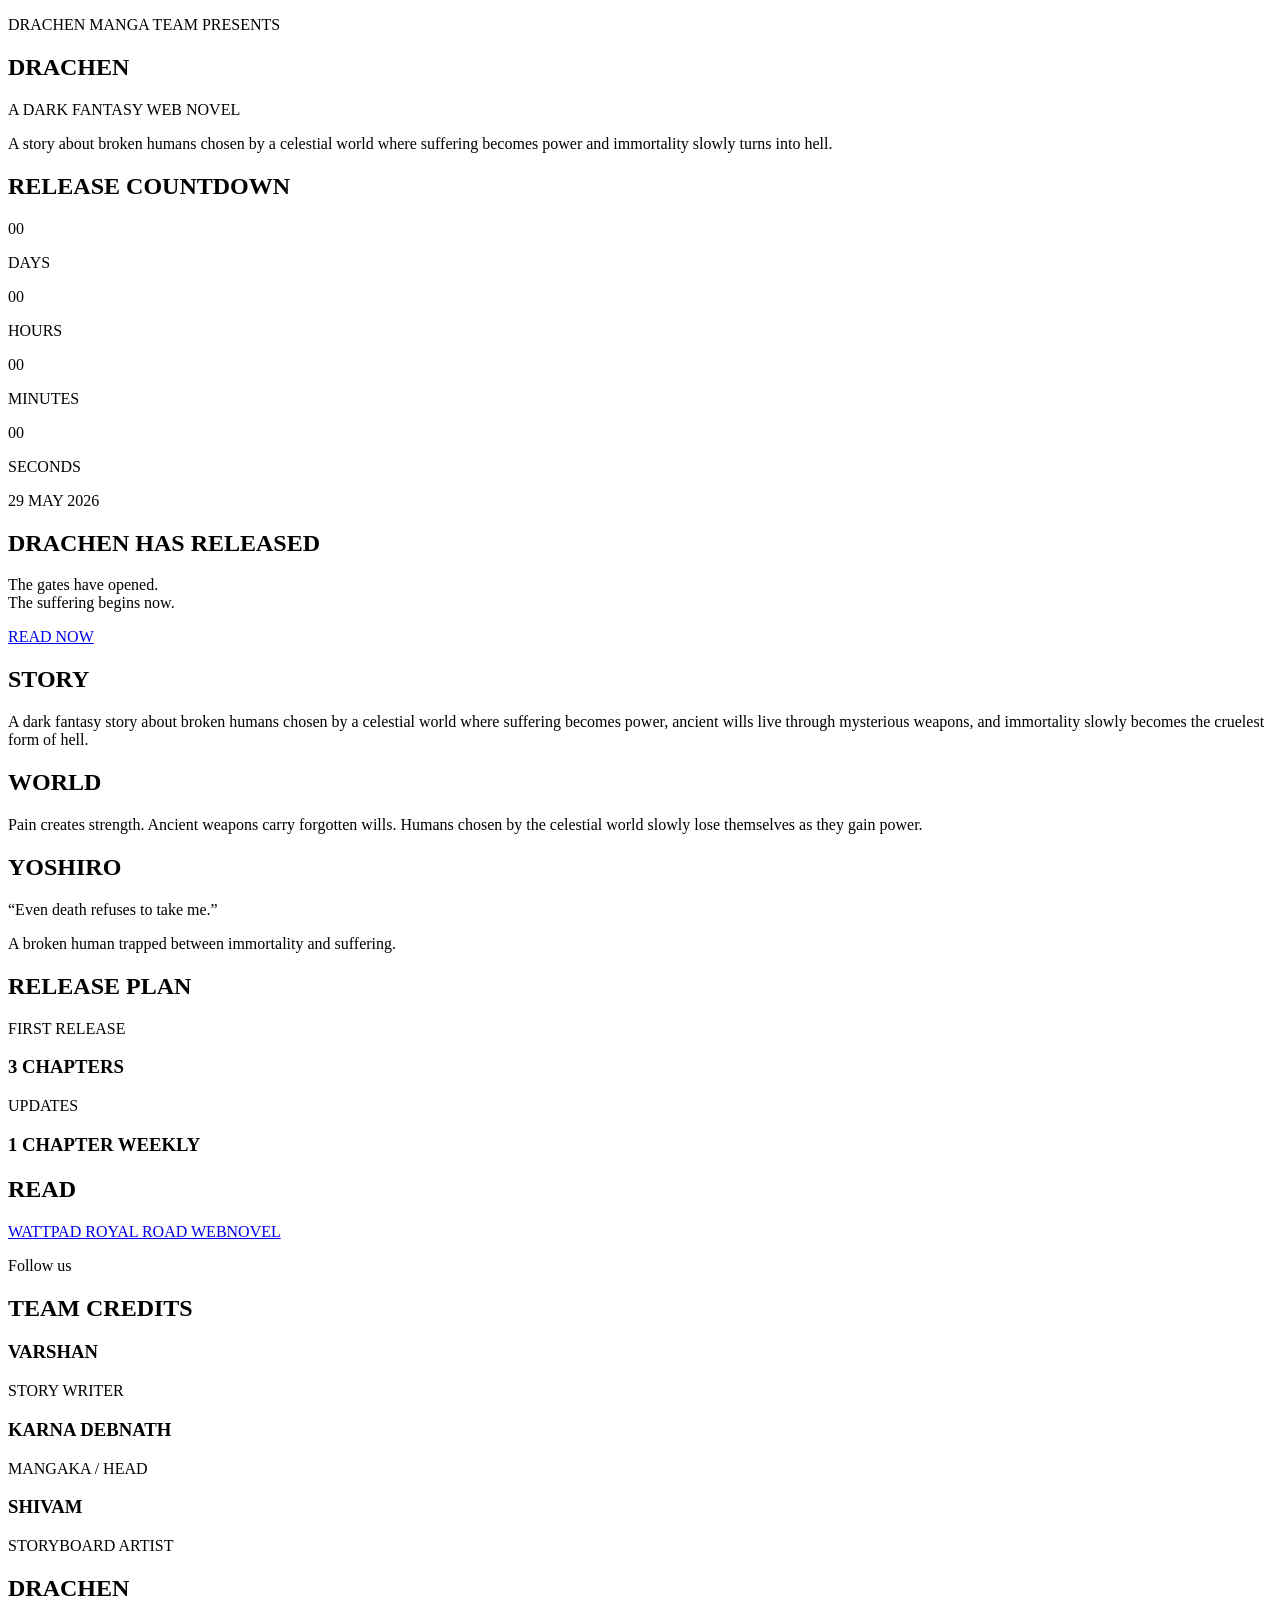
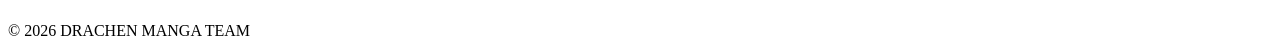
==== index.html @ 3876c7f8 "Rename index (1).html to index.html" ====
<!-- ========================= -->
<!-- index.html -->
<!-- DRACHEN OFFICIAL WEBSITE -->
<!-- MOBILE DARK FANTASY -->
<!-- ========================= -->

<!DOCTYPE html>
<html lang="en">

<head>

<meta charset="UTF-8">
<meta name="viewport" content="width=device-width, initial-scale=1.0">

<title>DRACHEN</title>

<link rel="stylesheet" href="style.css">

<link rel="preconnect" href="https://fonts.googleapis.com">

<link href="https://fonts.googleapis.com/css2?family=Cinzel:wght@400;600;700;900&family=Inter:wght@300;400;500&display=swap" rel="stylesheet">

</head>

<body>

<div class="noise"></div>

<!-- HERO -->

<section class="hero">

<p class="present">
DRACHEN MANGA TEAM PRESENTS
</p>

<h1 class="logo">
DRACHEN
</h1>

<p class="tagline">
A DARK FANTASY WEB NOVEL
</p>

<div class="divider"></div>

<p class="summary">
A story about broken humans chosen by a celestial world where suffering becomes power and immortality slowly turns into hell.
</p>

</section>

<!-- COUNTDOWN -->

<section class="countdown-section">

<h2>RELEASE COUNTDOWN</h2>

<div class="timer">

<div class="time-box">
<span id="days">00</span>
<p>DAYS</p>
</div>

<div class="time-box">
<span id="hours">00</span>
<p>HOURS</p>
</div>

<div class="time-box">
<span id="minutes">00</span>
<p>MINUTES</p>
</div>

<div class="time-box">
<span id="seconds">00</span>
<p>SECONDS</p>
</div>

</div>

<p class="release-date">
29 MAY 2026
</p>

</section>

<!-- POPUP -->

<div class="popup" id="popup">

<div class="popup-content">

<h2>DRACHEN HAS RELEASED</h2>

<p>
The gates have opened.<br>
The suffering begins now.
</p>

<a href="#" class="popup-btn">
READ NOW
</a>

</div>

</div>

<!-- STORY -->

<section class="story">

<h2>STORY</h2>

<p>
A dark fantasy story about broken humans chosen by a celestial world where suffering becomes power, ancient wills live through mysterious weapons, and immortality slowly becomes the cruelest form of hell.
</p>

</section>

<!-- WORLD -->

<section class="world">

<h2>WORLD</h2>

<p>
Pain creates strength.

Ancient weapons carry forgotten wills.

Humans chosen by the celestial world slowly lose themselves as they gain power.
</p>

</section>

<!-- YOSHIRO -->

<section class="yoshiro">

<h2>YOSHIRO</h2>

<div class="quote">
“Even death refuses to take me.”
</div>

<p>
A broken human trapped between immortality and suffering.
</p>

</section>

<!-- RELEASE PLAN -->

<section class="plan">

<h2>RELEASE PLAN</h2>

<div class="card">
<p>FIRST RELEASE</p>
<h3>3 CHAPTERS</h3>
</div>

<div class="card">
<p>UPDATES</p>
<h3>1 CHAPTER WEEKLY</h3>
</div>



</section>

<!-- READ -->

<section class="read">

<h2>READ</h2>

<a href="#" class="read-btn">
WATTPAD
</a>

<a href="#" class="read-btn">
ROYAL ROAD
</a>

<a href="#" class="read-btn">
WEBNOVEL
</a>

<p class="small">
Follow us
</p>

</section>

<!-- TEAM CREDITS -->

<section class="credits">

<h2>TEAM CREDITS</h2>

<div class="credit-box">

<h3>VARSHAN</h3>

<p>
STORY WRITER
</p>

</div>

<div class="credit-box">

<h3>KARNA DEBNATH</h3>

<p>
  MANGAKA / HEAD
</p>

</div>

<div class="credit-box">

<h3>SHIVAM</h3>

<p>
STORYBOARD ARTIST
</p>

</div>

</section>

<!-- FOOTER -->

<footer>

<h2>DRACHEN</h2>

<p>
© 2026 DRACHEN MANGA TEAM
</p>

</footer>

<script src="script.js"></script>

</body>
</html>
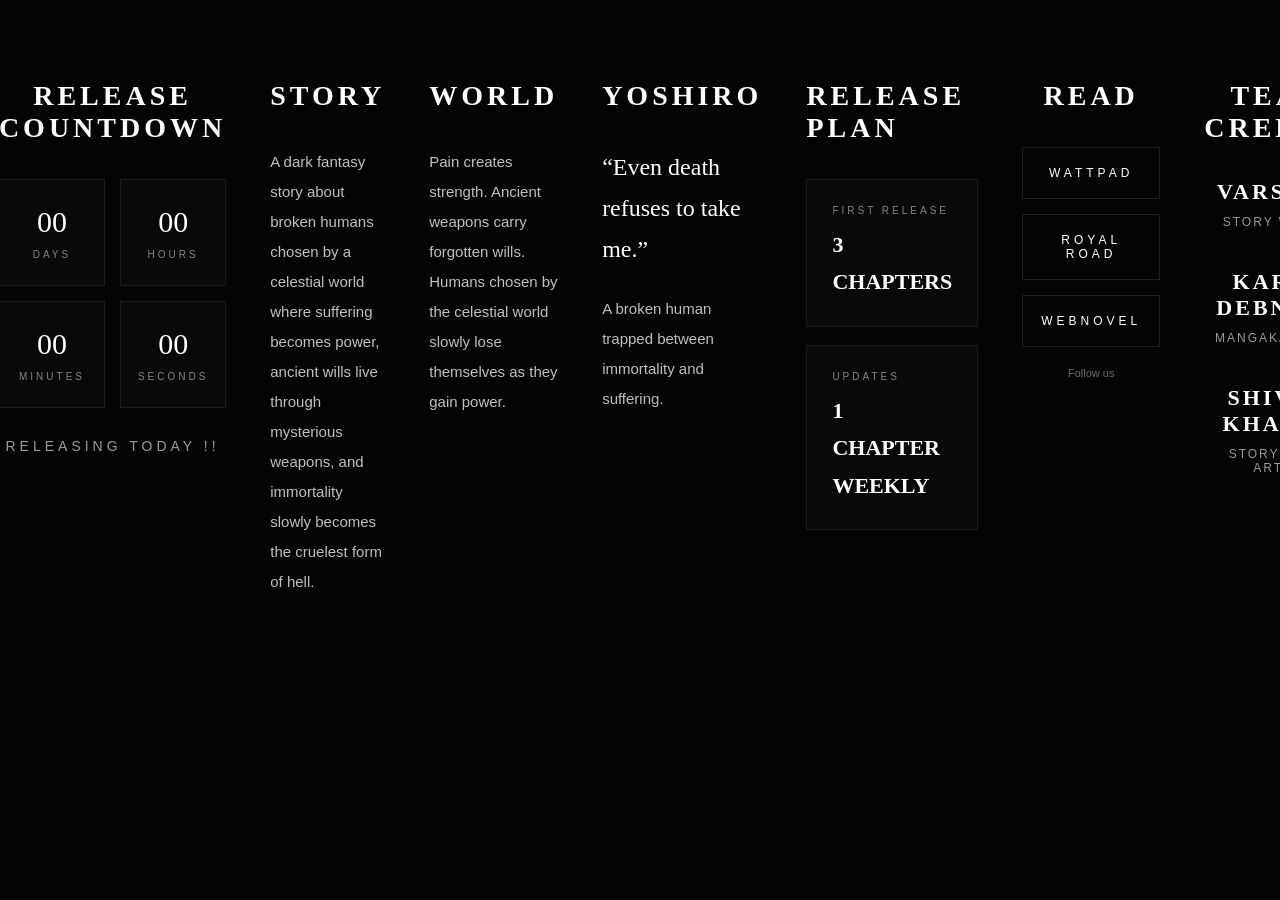
==== commit cd8d869b: "Update time display and release date in index.html" ====
--- a/index.html
+++ b/index.html
@@ -64,12 +64,12 @@
 </div>
 
 <div class="time-box">
-<span id="hours">00</span>
+<span id="hours">10</span>
 <p>HOURS</p>
 </div>
 
 <div class="time-box">
-<span id="minutes">00</span>
+<span id="minutes">45</span>
 <p>MINUTES</p>
 </div>
 
@@ -81,31 +81,10 @@
 </div>
 
 <p class="release-date">
-29 MAY 2026
-</p>
-
-</section>
-
-<!-- POPUP -->
-
-<div class="popup" id="popup">
-
-<div class="popup-content">
-
-<h2>DRACHEN HAS RELEASED</h2>
-
-<p>
-The gates have opened.<br>
-The suffering begins now.
-</p>
-
-<a href="#" class="popup-btn">
-READ NOW
-</a>
-
-</div>
-
-</div>
+RELEASING TODAY !!
+</p>
+
+</section>
 
 <!-- STORY -->
 
@@ -223,7 +202,7 @@
 
 <div class="credit-box">
 
-<h3>SHIVAM</h3>
+<h3>SHIVAM KHANNA </h3>
 
 <p>
 STORYBOARD ARTIST
--- a/style.css
+++ b/style.css
@@ -0,0 +1,277 @@
+/* ========================= */
+/* style.css */
+/* ========================= */
+
+*{
+margin:0;
+padding:0;
+box-sizing:border-box;
+scroll-behavior:smooth;
+}
+
+body{
+background:#040404;
+color:white;
+font-family:'Inter',sans-serif;
+overflow-x:hidden;
+}
+
+.noise{
+position:fixed;
+width:100%;
+height:100%;
+background-image:url("https://www.transparenttextures.com/patterns/asfalt-dark.png");
+opacity:0.08;
+pointer-events:none;
+z-index:999;
+}
+
+section{
+padding:80px 22px;
+border-bottom:1px solid rgba(255,255,255,0.05);
+}
+
+.hero{
+height:100vh;
+display:flex;
+flex-direction:column;
+justify-content:center;
+align-items:center;
+text-align:center;
+}
+
+.present{
+font-size:10px;
+letter-spacing:4px;
+opacity:0.5;
+margin-bottom:18px;
+}
+
+.logo{
+font-family:'Cinzel',serif;
+font-size:42px;
+letter-spacing:7px;
+font-weight:900;
+margin-bottom:15px;
+}
+
+.tagline{
+font-size:13px;
+letter-spacing:3px;
+opacity:0.6;
+margin-bottom:25px;
+}
+
+.divider{
+width:120px;
+height:1px;
+background:white;
+opacity:0.2;
+margin-bottom:25px;
+}
+
+.summary{
+max-width:300px;
+line-height:1.9;
+font-size:14px;
+opacity:0.75;
+}
+
+h2{
+font-family:'Cinzel',serif;
+font-size:28px;
+letter-spacing:4px;
+margin-bottom:35px;
+}
+
+.countdown-section{
+text-align:center;
+}
+
+.timer{
+display:grid;
+grid-template-columns:repeat(2,1fr);
+gap:15px;
+}
+
+.time-box{
+border:1px solid rgba(255,255,255,0.08);
+padding:25px 10px;
+background:rgba(255,255,255,0.02);
+}
+
+.time-box span{
+font-size:30px;
+font-family:'Cinzel',serif;
+display:block;
+margin-bottom:10px;
+}
+
+.time-box p{
+font-size:10px;
+letter-spacing:3px;
+opacity:0.5;
+}
+
+.release-date{
+margin-top:30px;
+font-size:14px;
+letter-spacing:4px;
+opacity:0.6;
+}
+
+.story p,
+.world p,
+.yoshiro p{
+line-height:2;
+font-size:15px;
+opacity:0.75;
+}
+
+.quote{
+font-family:'Cinzel',serif;
+font-size:24px;
+line-height:1.7;
+margin-bottom:25px;
+}
+
+.card{
+border:1px solid rgba(255,255,255,0.08);
+padding:25px;
+margin-bottom:18px;
+background:rgba(255,255,255,0.02);
+}
+
+.card p{
+font-size:10px;
+letter-spacing:3px;
+opacity:0.5;
+margin-bottom:10px;
+}
+
+.card h3{
+font-family:'Cinzel',serif;
+font-size:22px;
+line-height:1.7;
+}
+
+.read{
+text-align:center;
+}
+
+.read-btn{
+display:block;
+padding:18px;
+margin-bottom:15px;
+border:1px solid rgba(255,255,255,0.1);
+text-decoration:none;
+color:white;
+letter-spacing:4px;
+font-size:12px;
+transition:0.4s;
+}
+
+.read-btn:hover{
+background:white;
+color:black;
+}
+
+.small{
+margin-top:20px;
+font-size:11px;
+opacity:0.4;
+}
+
+.credits{
+text-align:center;
+}
+
+.credit-box{
+margin-bottom:40px;
+}
+
+.credit-box h3{
+font-family:'Cinzel',serif;
+font-size:22px;
+letter-spacing:3px;
+margin-bottom:10px;
+}
+
+.credit-box p{
+opacity:0.6;
+letter-spacing:2px;
+font-size:12px;
+}
+
+footer{
+padding:60px 20px;
+text-align:center;
+}
+
+footer h2{
+font-size:32px;
+margin-bottom:10px;
+}
+
+footer p{
+opacity:0.5;
+font-size:12px;
+}
+
+.popup{
+position:fixed;
+top:0;
+left:0;
+width:100%;
+height:100%;
+background:rgba(0,0,0,0.92);
+display:none;
+justify-content:center;
+align-items:center;
+z-index:9999;
+padding:20px;
+}
+
+.popup-content{
+border:1px solid rgba(255,255,255,0.08);
+padding:40px 25px;
+text-align:center;
+background:#080808;
+width:100%;
+max-width:340px;
+}
+
+.popup-content h2{
+font-size:24px;
+margin-bottom:20px;
+}
+
+.popup-content p{
+line-height:2;
+opacity:0.7;
+margin-bottom:30px;
+}
+
+.popup-btn{
+display:inline-block;
+padding:15px 35px;
+border:1px solid white;
+color:white;
+text-decoration:none;
+letter-spacing:3px;
+font-size:12px;
+}
+
+@media(min-width:768px){
+
+body{
+display:flex;
+justify-content:center;
+}
+
+section,
+footer{
+width:430px;
+}
+
+}
